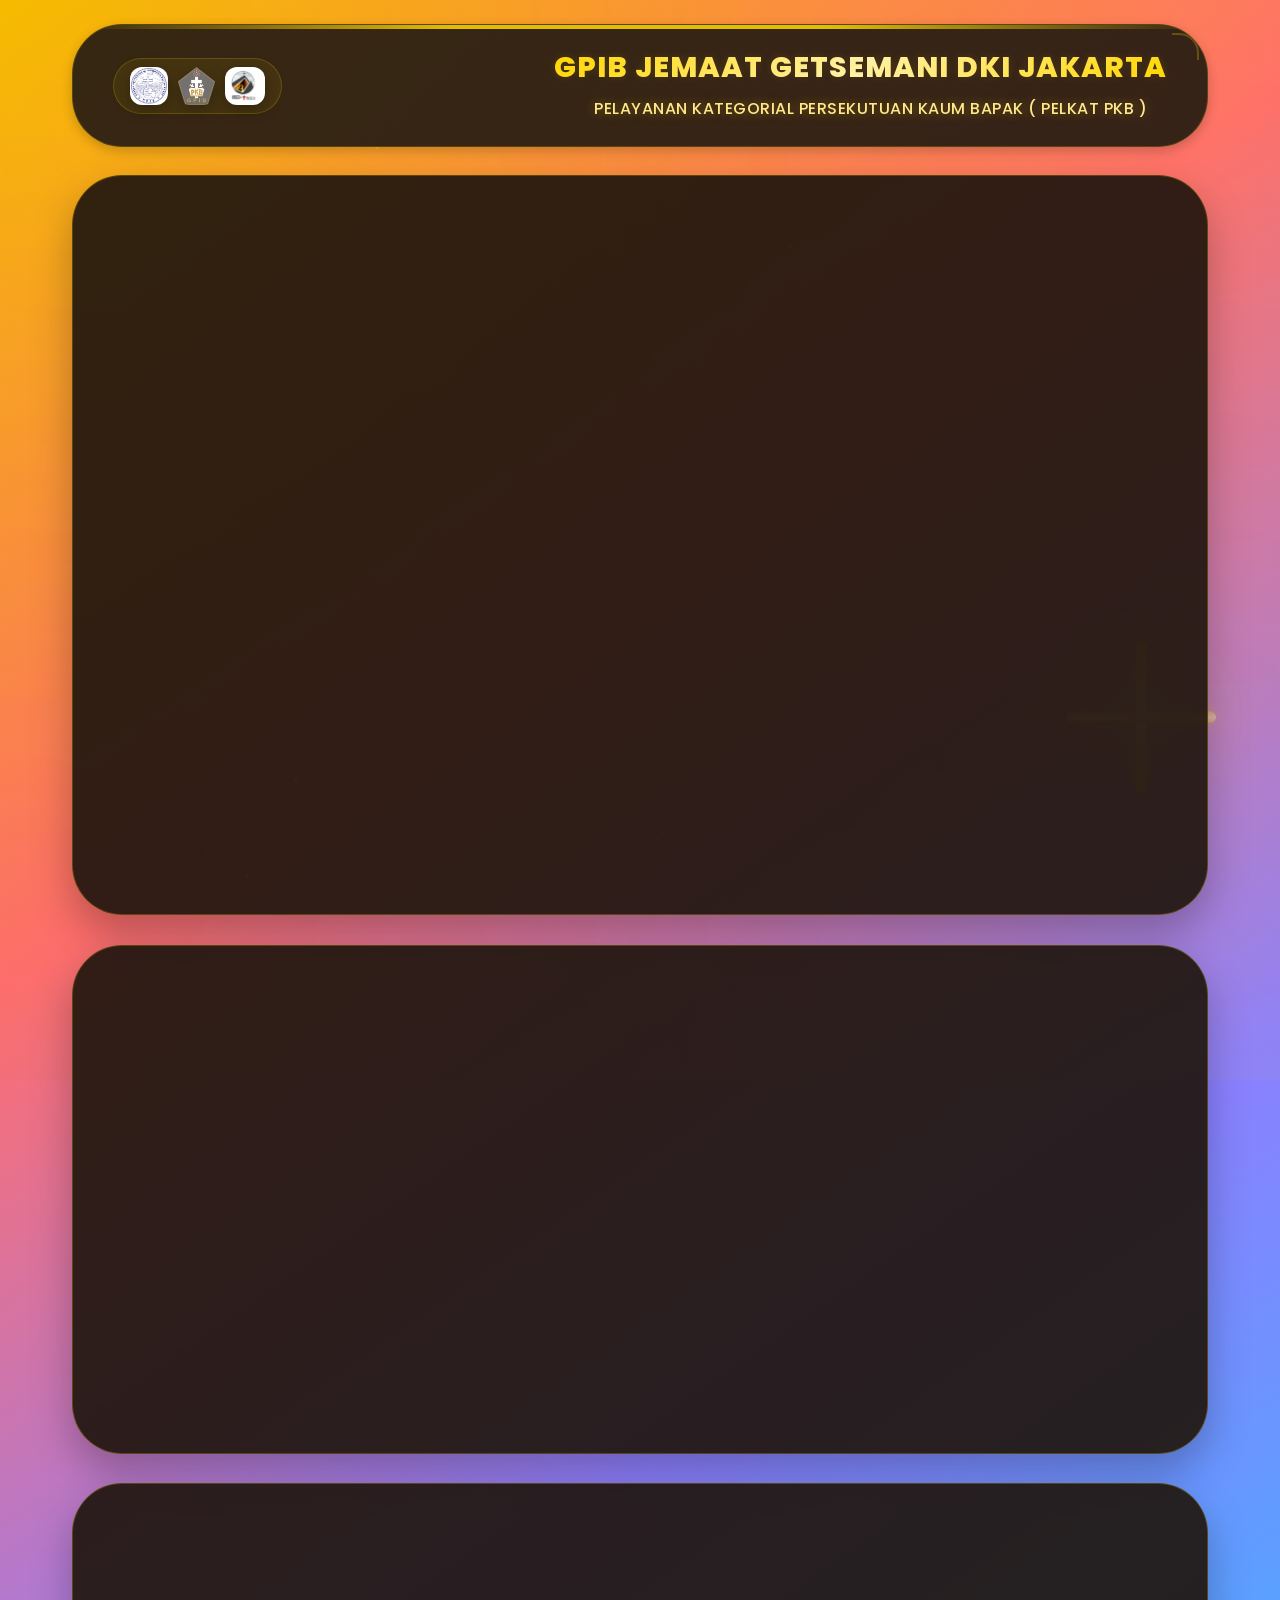
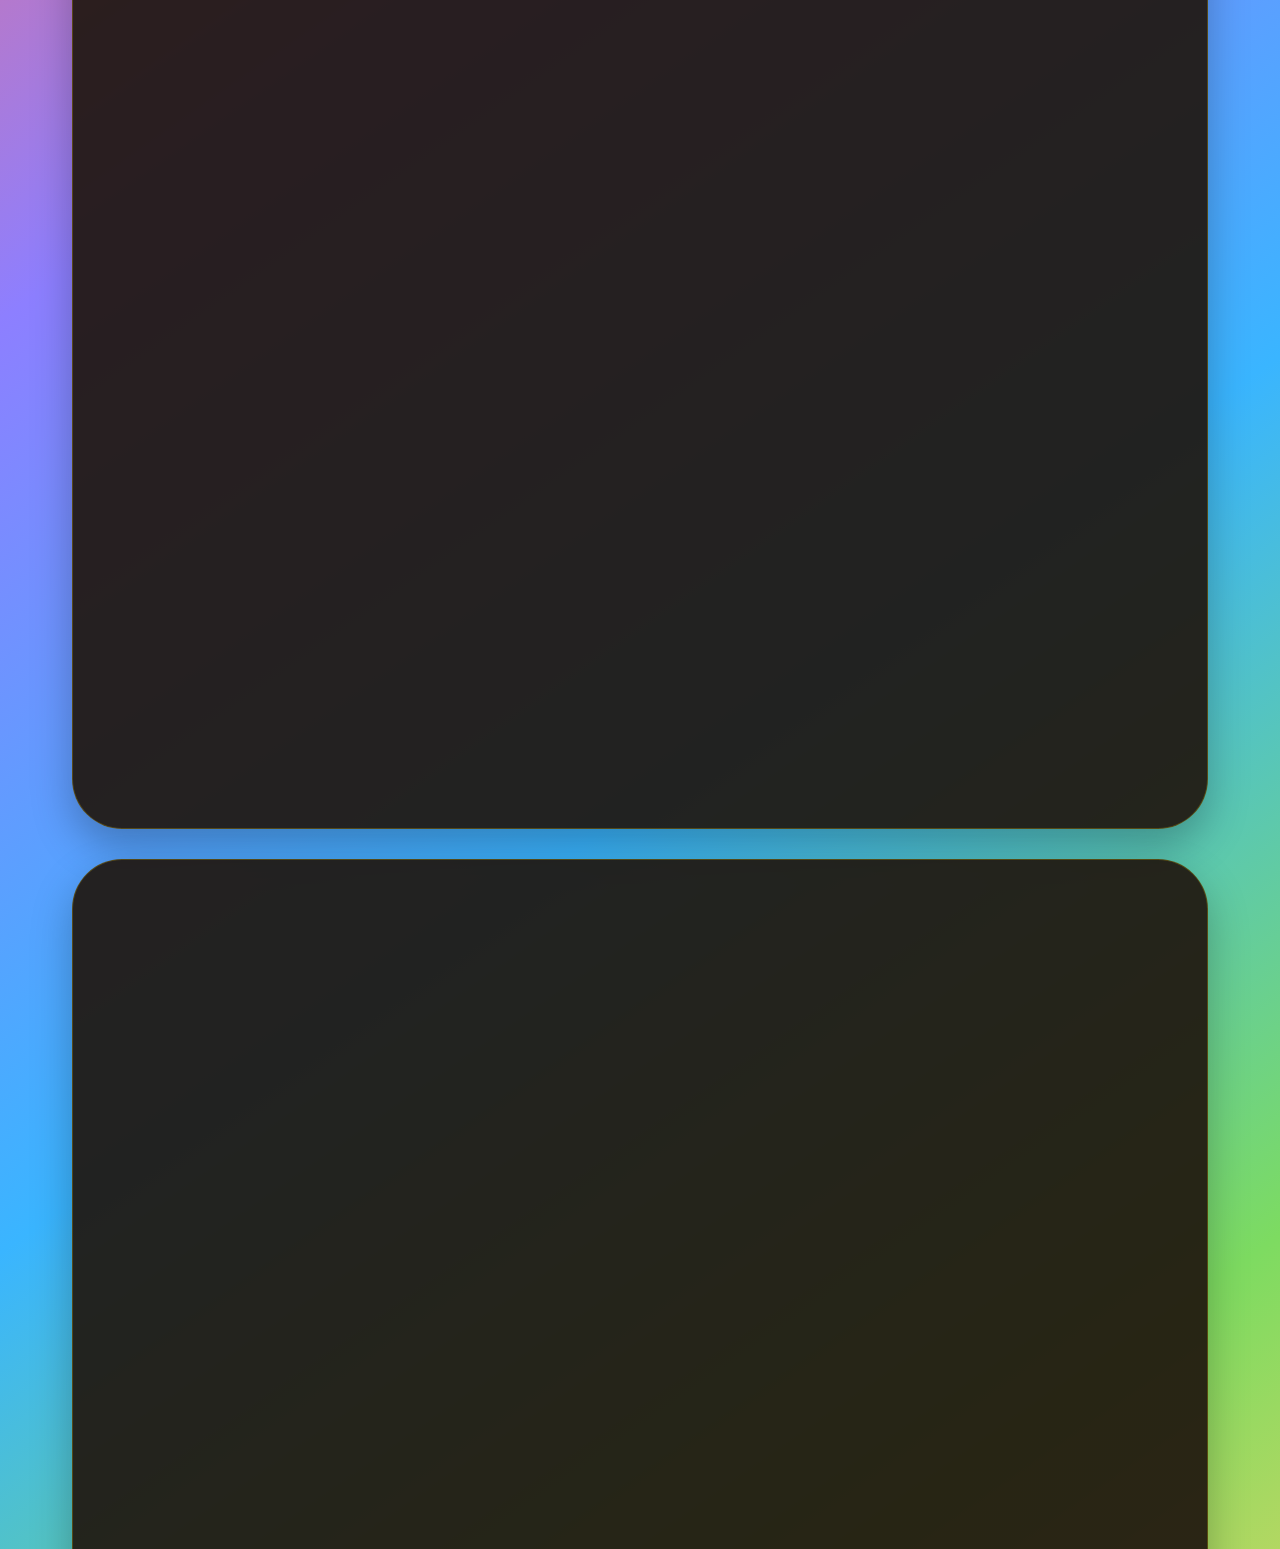
==== index.html @ 1ab90970 "Add files via upload" ====
<!doctype html>
<html lang="id">
  <head>
    <meta charset="UTF-8" />
    <meta name="viewport" content="width=device-width, initial-scale=1.0" />
    <meta name="description" content="Jadwal ibadah, pelayan, dan pengurus Pelayanan Kategorial Persekutuan Kaum Bapak (PKB) GPIB Jemaat Getsemani DKI Jakarta." />
    <meta name="theme-color" content="#2a1e14" />
    <title>Jadwal Ibadah PKB GPIB Jemaat Getsemani DKI Jakarta</title>
    <link rel="stylesheet" href="style.css" />
    <link rel="preconnect" href="https://fonts.googleapis.com" />
    <link rel="preconnect" href="https://fonts.gstatic.com" crossorigin />
    <link href="https://fonts.googleapis.com/css2?family=Poppins:wght@300;400;600;700&display=swap" rel="stylesheet" />
    <link rel="stylesheet" href="https://cdnjs.cloudflare.com/ajax/libs/font-awesome/6.4.0/css/all.min.css" />
  </head>
  <body>
    <div class="container">
      <!-- HEADER: Logo sejajar dengan teks -->
      <header class="fade-in">
        <div class="logo-container">
          <img src="images/gpiblogo.png" alt="Logo GPIB" class="logo" />
          <img src="images/pkb-logo.png" alt="Logo PKB" class="logo" />
          <img src="images/getslogo.png" alt="Logo Getsemani" class="logo" />
        </div>
        <div class="header-text">
          <h1>GPIB JEMAAT GETSEMANI DKI JAKARTA</h1>
          <h2>PELAYANAN KATEGORIAL PERSEKUTUAN KAUM BAPAK ( PELKAT PKB )</h2>
        </div>
      </header>

      <main>
        <!-- Konten lainnya tetap sama -->
        <section class="card info-card fade-in">
          <h3>IBADAH PELKAT PKB</h3>
          <ul>
            <li><span>HARI / TANGGAL</span> <strong>Jumat, 6 Novembber 2026</strong></li>
            <li><span>PUKUL</span> <strong>20:00 WIB</strong></li>
            <li><span>TUAN RUMAH</span> <strong>Bp. Theo Aditya</strong></li>
            <li><span>SEKTOR</span> <strong>I</strong></li>
            <li><span>TEMPAT</span> <strong>Gereja OEL</strong></li>
          </ul>
        </section>

        <!-- Countdown card -->
        <section class="card countdown-card fade-in">
          <h3>MENGHITUNG KE WAKTU IBADAH</h3>
          <div id="countdown-timer">
            <div class="time-box">
              <span id="days">00</span>
              <small>Hari</small>
            </div>
            <div class="time-box">
              <span id="hours">00</span>
              <small>Jam</small>
            </div>
            <div class="time-box">
              <span id="minutes">00</span>
              <small>Menit</small>
            </div>
            <div class="time-box">
              <span id="seconds">00</span>
              <small>Detik</small>
            </div>
          </div>
          <div id="countdown-message" class="hidden"></div>
        </section>

        <!-- Pelayan Ibadah -->
        <section class="card servant-card fade-in">
          <h3><i class="fas fa-hands-praying"></i> PELAYAN IBADAH</h3>
          <div class="servant-list">
            <!-- Pelayan Firman -->
            <div class="servant-item">
              <div class="servant-icon">
                <i class="fas fa-bible"></i>
              </div>
              <h4>PELAYAN FIRMAN</h4>
              <p>Pnt. Judian. I. Kolloh</p>
            </div>

            <!-- Pelayan Liturgos -->
            <div class="servant-item">
              <div class="servant-icon">
                <i class="fas fa-microphone-alt"></i>
              </div>
              <h4>PELAYAN LITURGI</h4>
              <p>Bp. Andris Haris Husen</p>
            </div>

            <!-- Pelayan Kolektan (dengan 2 orang) -->
            <div class="servant-item">
              <div class="servant-icon">
                <i class="fas fa-hand-holding-heart"></i>
              </div>
              <h4>PELAYAN KOLEKTAN</h4>
              <p>Bp. Pieter Aipassa</p>
              <p>Bp. Mezack Tahapary</p>
            </div>
          </div>
        </section>

        <!-- Menu Tambahan -->
        <section class="card additional-menu fade-in">
          <h3>PELKAT PKB GPIB JEMAAT GETSEMANI DKI JAKARTA</h3>
          <div class="menu-grid">
            <div class="menu-item" onclick="togglePengurus()">
              <i class="fas fa-users"></i>
              <span>PENGURUS PELKAT PKB PERIODE 2025 - 2027</span>
              <small>Klik Untuk Melihat</small>
            </div>
            <a href="images/pkb-jdwl.png" target="_blank" class="menu-item">
              <i class="fas fa-calendar-alt"></i>
              <span>JADWAL IBADAH PELKAT PKB TAHUN 2026</span>
              <small>Klik Untuk Melihat</small>
            </a>
            <a href="images/pkb-pl-fix.png" target="_blank" class="menu-item">
              <i class="fas fa-chalkboard-user"></i>
              <span>JADWAL PELAYAN LITURGI &amp; KOLEKTAN IBADAH PKB TAHUN 2026</span>
              <small>Klik Untuk Melihat</small>
            </a>
          </div>
        </section>

        <!-- Daftar Pengurus -->
        <section class="card pengurus-card hidden fade-in" aria-hidden="true">
          <h3>PENGURUS PELKAT PKB PERIODE 2025 - 2027</h3>
          <div class="pengurus-grid">
            <div class="pengurus-item">
              <h4>Ketua</h4>
              <p>Indra Prasetyo</p>
            </div>
            <div class="pengurus-item">
              <h4>Sekretaris</h4>
              <p>Andris Haris Husen</p>
            </div>
            <div class="pengurus-item">
              <h4>Bendahara</h4>
              <p>Ferry Pangemanan</p>
            </div>
            <div class="pengurus-item">
              <h4>Bidang Imaji</h4>
              <p>Petrus Mesak Siahaya</p>
            </div>
            <div class="pengurus-item">
              <h4>Bidang PPSDI-PPK</h4>
              <p>Petrus Mesak Siahaya</p>
            </div>
            <div class="pengurus-item">
              <h4>Bidang Germasa-LH</h4>
              <p>Julianus Mezack Tahapary</p>
            </div>
            <div class="pengurus-item">
              <h4>Bidang Inforkom-Litbang</h4>
              <p>Jemmy Dwiyanto</p>
            </div>
            <div class="pengurus-item">
              <h4>Bidang Pelkes</h4>
              <p>Jemmy Dwiyanto</p>
            </div>
            <div class="pengurus-item">
              <h4>Koordinator Sektor I, II, III</h4>
              <p>Octovianus Pieter Aipassa</p>
            </div>
            <div class="pengurus-item">
              <h4>Koordinator Sektor IV, V, VI</h4>
              <p>Jemmy Dwiyanto</p>
            </div>
          </div>
        </section>

        <!-- Undangan -->
        <section class="invitation fade-in">
          <p><strong>✨ Bersekutu, Bertumbuh, dan Diberkati Bersama ✨</strong></p>
          <p>Kehadiran Bapak-Bapak Sangat Kami Nantikan</p>
          <h4>Tuhan Yesus Kristus Memberkati</h4>
        </section>
      </main>

      <!-- DAFTAR HADIR -->
      <section class="card attendance-card fade-in">
        <h3>DAFTAR HADIR IBADAH PKB</h3>
        <form id="attendance-form" name="Daftar-Hadir-Ibadah-PKB">
          <div class="form-group">
            <label for="nama">Nama Lengkap</label>
            <input type="text" id="nama" name="nama" placeholder="Masukkan nama lengkap" required />
          </div>

          <div class="form-group">
            <label for="sektor">Sektor</label>
            <input type="text" id="sektor" name="sektor" placeholder="Masukkan sektor" required />
          </div>

          <div class="form-group">
            <label for="keterangan">Keterangan <small>(Opsional)</small></label>
            <textarea id="keterangan" name="keterangan" rows="4" placeholder="Tulis keterangan atau pesan tambahan di sini..."></textarea>
          </div>

          <button type="submit" class="submit-btn ripple-btn">Kirim Kehadiran</button>
        </form>
        <p id="attendance-message" class="hidden">Terima kasih, kehadiran Anda telah tercatat!</p>
      </section>

      <!-- Footer -->
      <footer class="fade-in">
        <div class="footer-content">
          <h3>"PKB...MAJU TERUS, PELAYANAN...TANGGUH DAN LUWES!"</h3>
          <div class="social-media">
            <a href="https://www.instagram.com/pkbgpibgetsjakarta/" target="_blank" class="social-icon">
              <i class="fab fa-instagram"></i>
            </a>
            <a href="https://www.youtube.com/channel/UCTqbphDbvJems6aZeUbi78g" target="_blank" class="social-icon">
              <i class="fab fa-youtube"></i>
            </a>
          </div>
          <p>Persekutuan Kaum Bapak GPIB Jemaat Getsemani DKI Jakarta © TheGets 2026</p>
        </div>
      </footer>
    </div>

    <script src="script.js"></script>
  </body>
</html>
---- style.css ----
/* ===== VARIABEL GLOBAL ===== */
:root {
  --gold: #ffd700;
  --gold-light: #fff3b0;
  --gold-dark: #b8860b;
  --gold-soft: #f5e6b3;
  --brown-dark: #2a1e14;
  --brown-medium: #4a3728;
  --brown-light: #6b4f3c;
  --cream: #f5e6d3;
  --white: #ffffff;
  --text: #f5e6d3;
  --text-muted: rgba(245, 230, 211, 0.85);
  --border: rgba(255, 215, 0, 0.18);
  --shadow-sm: 0 4px 12px rgba(0, 0, 0, 0.2);
  --shadow-md: 0 8px 24px rgba(0, 0, 0, 0.3);
  --shadow-lg: 0 12px 36px rgba(0, 0, 0, 0.4);
  --shadow-gold: 0 0 20px rgba(255, 215, 0, 0.3);
  --transition: all 0.3s cubic-bezier(0.4, 0, 0.2, 1);
  --radius-sm: 12px;
  --radius-md: 20px;
  --radius-lg: 30px;
  --radius-xl: 50px;
}

* {
  margin: 0;
  padding: 0;
  box-sizing: border-box;
}

body {
  font-family: "Poppins", sans-serif;
  background: linear-gradient(145deg, #f5b900 0%, #ff6d6d 18%, #8d7fff 35%, #3ab5ff 52%, #7ddb61 68%, #ffd263 82%, #be7a44 100%);
  color: var(--gold-soft);
  text-shadow: 0 0 10px rgba(255, 215, 0, 0.12);
  line-height: 1.6;
  min-height: 100vh;
  overflow-x: hidden;
}

body::before {
  content: "";
  position: fixed;
  top: -20%;
  left: -20%;
  width: 140%;
  height: 140%;
  background: radial-gradient(circle at 20% 25%, rgba(255, 215, 0, 0.12) 0%, transparent 42%), radial-gradient(circle at 80% 75%, rgba(255, 215, 0, 0.06) 0%, transparent 48%);
  pointer-events: none;
  z-index: 0;
  will-change: transform, opacity;
  animation: auroraDrift1 16s ease-in-out infinite;
}

body::after {
  content: "";
  position: fixed;
  top: -20%;
  left: -20%;
  width: 140%;
  height: 140%;
  background: radial-gradient(circle at 80% 20%, rgba(255, 179, 71, 0.08) 0%, transparent 40%), radial-gradient(circle at 15% 85%, rgba(212, 130, 60, 0.06) 0%, transparent 45%);
  pointer-events: none;
  z-index: 0;
  will-change: transform, opacity;
  animation: auroraDrift2 22s ease-in-out infinite;
}

@keyframes auroraDrift1 {
  0%,
  100% {
    transform: translate(0, 0) scale(1);
    opacity: 0.6;
  }
  50% {
    transform: translate(3%, 2%) scale(1.06);
    opacity: 1;
  }
}

@keyframes auroraDrift2 {
  0%,
  100% {
    transform: translate(0, 0) scale(1.04);
    opacity: 0.5;
  }
  50% {
    transform: translate(-2%, -3%) scale(1);
    opacity: 0.9;
  }
}

.container {
  width: 100%;
  max-width: 1200px;
  margin: 0 auto;
  padding: 16px;
  position: relative;
  z-index: 2;
}

/* ============================================ */
/* ===== HEADER SUPER RAPI & MENARIK ===== */
/* ============================================ */

header {
  display: flex;
  flex-direction: column;
  align-items: center;
  gap: 18px;
  margin-bottom: 28px;
  padding: 30px 28px;
  background: rgba(42, 30, 20, 0.94);
  border-radius: var(--radius-xl);
  border: 1px solid rgba(255, 215, 0, 0.18);
  box-shadow: var(--shadow-sm);
  position: relative;
  overflow: hidden;
  transition: var(--transition);
}

header::before {
  content: "";
  position: absolute;
  top: 0;
  left: 0;
  width: 100%;
  height: 4px;
  background: linear-gradient(90deg, transparent, rgba(255, 215, 0, 0.85), rgba(255, 215, 0, 0.85), transparent);
}

@keyframes headerShine {
  0% {
    left: -100%;
  }
  50% {
    left: 100%;
  }
  100% {
    left: 100%;
  }
}

/* Efek sudut emas */
header::after {
  content: "";
  position: absolute;
  top: 14px;
  right: 14px;
  width: 44px;
  height: 44px;
  border-top: 2px solid rgba(255, 215, 0, 0.25);
  border-right: 2px solid rgba(255, 215, 0, 0.25);
  border-radius: 0 var(--radius-md) 0 0;
  pointer-events: none;
}

/* Logo container */
.logo-container {
  display: flex;
  gap: 20px;
  align-items: center;
  justify-content: center;
  flex-wrap: wrap;
  background: rgba(255, 215, 0, 0.08);
  padding: 14px 24px;
  border-radius: 999px;
  border: 1px solid rgba(255, 215, 0, 0.18);
  transition: var(--transition);
}

.logo-container:hover {
  border-color: rgba(255, 215, 0, 0.35);
  box-shadow: var(--shadow-gold);
}

.logo {
  height: 50px;
  width: auto;
  border-radius: 12px;
  transition: var(--transition);
  filter: drop-shadow(0 4px 8px rgba(0, 0, 0, 0.3));
}

.logo:hover {
  transform: translateY(-3px) scale(1.05);
  filter: drop-shadow(0 0 15px rgba(255, 215, 0, 0.5));
}

/* Header text */
.header-text {
  text-align: center;
  position: relative;
}

header h1 {
  font-size: clamp(1.05rem, 3.2vw, 1.8rem);
  font-weight: 800;
  margin: 0;
  background: linear-gradient(135deg, var(--gold), var(--gold-light), var(--gold));
  -webkit-background-clip: text;
  background-clip: text;
  color: transparent;
  line-height: 1.3;
  letter-spacing: 1px;
  text-transform: uppercase;
  animation: titleGlow 3s ease-in-out infinite;
}

@keyframes titleGlow {
  0%,
  100% {
    filter: drop-shadow(0 0 5px rgba(255, 215, 0, 0.3));
  }
  50% {
    filter: drop-shadow(0 0 15px rgba(255, 215, 0, 0.6));
  }
}

header h2 {
  font-size: clamp(0.72rem, 1.8vw, 1rem);
  font-weight: 500;
  margin: 10px 0 0;
  color: #ffe88c;
  opacity: 1;
  letter-spacing: 0.5px;
  position: relative;
  display: inline-block;
  padding: 0 20px;
  text-shadow: 0 0 12px rgba(255, 215, 0, 0.35);
}

/* Dekorasi di kiri kanan h2 */
header h2::before,
header h2::after {
  content: "✦";
  position: absolute;
  top: 50%;
  transform: translateY(-50%);
  font-size: 0.8rem;
  color: var(--gold);
  opacity: 0.6;
}

header h2::before {
  left: 0;
}

header h2::after {
  right: 0;
}

/* ============================================ */
/* ===== FOOTER ELEGAN & MODERN ===== */
/* ============================================ */

footer {
  margin-top: 40px;
  padding: 0;
  text-align: center;
  background: transparent;
  position: relative;
}

/* Container utama footer */
.footer-content {
  background: linear-gradient(135deg, rgba(42, 30, 20, 0.9), rgba(26, 18, 12, 0.95));
  backdrop-filter: blur(12px);
  -webkit-backdrop-filter: blur(12px);
  border-radius: var(--radius-xl) var(--radius-xl) var(--radius-md) var(--radius-md);
  border-top: 1px solid rgba(255, 215, 0, 0.25);
  border-bottom: 1px solid rgba(255, 215, 0, 0.1);
  padding: 32px 24px 24px;
  position: relative;
  overflow: hidden;
}

/* Efek garis emas di atas footer */
.footer-content::before {
  content: "";
  position: absolute;
  top: 0;
  left: 0;
  right: 0;
  height: 2px;
  background: linear-gradient(90deg, transparent, var(--gold), var(--gold-light), var(--gold), transparent);
}

@keyframes footerShine {
  0%,
  100% {
    opacity: 0.5;
  }
  50% {
    opacity: 1;
  }
}

/* Efek sudut dekoratif */
.footer-content::after {
  content: "";
  position: absolute;
  bottom: 20px;
  left: 20px;
  width: 30px;
  height: 30px;
  border-bottom: 2px solid rgba(255, 215, 0, 0.2);
  border-left: 2px solid rgba(255, 215, 0, 0.2);
  border-radius: 0 0 0 var(--radius-sm);
  pointer-events: none;
}

/* Tambahan sudut kanan */
.footer-corner {
  position: absolute;
  bottom: 20px;
  right: 20px;
  width: 30px;
  height: 30px;
  border-bottom: 2px solid rgba(255, 215, 0, 0.2);
  border-right: 2px solid rgba(255, 215, 0, 0.2);
  border-radius: 0 0 var(--radius-sm) 0;
  pointer-events: none;
}

footer h3 {
  font-size: clamp(0.85rem, 2.2vw, 1.15rem);
  font-weight: 600;
  color: var(--cream);
  margin-bottom: 20px;
  letter-spacing: 1px;
  position: relative;
  display: inline-block;
  padding: 0 20px;
}

footer h3::before,
footer h3::after {
  content: "✨";
  position: absolute;
  top: 50%;
  transform: translateY(-50%);
  font-size: 0.9rem;
  opacity: 0.7;
}

footer h3::before {
  left: -10px;
}

footer h3::after {
  right: -10px;
}

/* Social Media Icons */
.social-media {
  display: flex;
  justify-content: center;
  gap: 25px;
  margin: 20px 0 24px;
}

.social-icon {
  display: inline-flex;
  align-items: center;
  justify-content: center;
  width: 48px;
  height: 48px;
  border-radius: 50%;
  background: rgba(255, 255, 255, 0.06);
  color: var(--gold);
  font-size: 1.4rem;
  transition: var(--transition);
  text-decoration: none;
  border: 1px solid rgba(255, 215, 0, 0.2);
  position: relative;
  overflow: hidden;
}

/* Efek ripple pada social icon */
.social-icon::before {
  content: "";
  position: absolute;
  top: 50%;
  left: 50%;
  width: 0;
  height: 0;
  border-radius: 50%;
  background: rgba(255, 215, 0, 0.3);
  transform: translate(-50%, -50%);
  transition:
    width 0.5s,
    height 0.5s;
}

.social-icon:hover::before {
  width: 100%;
  height: 100%;
}

.social-icon:hover {
  transform: translateY(-5px);
  background: var(--gold);
  color: #1a120c;
  border-color: var(--gold);
  box-shadow: var(--shadow-gold);
}

/* Instagram & Youtube specific */
.social-icon .fa-instagram:hover {
  color: #1a120c;
}
.social-icon .fa-youtube:hover {
  color: #1a120c;
}

/* Copyright */
.copyright {
  font-size: 0.75rem;
  color: rgba(245, 230, 211, 0.6);
  padding-top: 20px;
  border-top: 1px solid rgba(255, 215, 0, 0.1);
  margin-top: 10px;
  letter-spacing: 0.5px;
}

.copyright span {
  color: var(--gold);
  font-weight: 500;
}

/* Decorative footer wave */
.footer-wave {
  position: absolute;
  bottom: 0;
  left: 0;
  width: 100%;
  height: 4px;
  background: repeating-linear-gradient(90deg, transparent, transparent 20px, rgba(255, 215, 0, 0.15) 20px, rgba(255, 215, 0, 0.15) 40px);
  animation: waveMove 8s linear infinite;
}

@keyframes waveMove {
  0% {
    background-position: 0 0;
  }
  100% {
    background-position: 40px 0;
  }
}

/* ===== ANIMASI FADE-IN ===== */
.fade-in {
  opacity: 0;
  transform: translateY(20px);
  animation: fadeInUp 0.6s ease forwards;
}

@keyframes fadeInUp {
  to {
    opacity: 1;
    transform: translateY(0);
  }
}

.fade-in:nth-child(1) {
  animation-delay: 0.1s;
}
.fade-in:nth-child(2) {
  animation-delay: 0.2s;
}
.fade-in:nth-child(3) {
  animation-delay: 0.3s;
}

/* ===== KARTU (CARD) ===== */
.card {
  background: rgba(30, 20, 14, 0.88);
  backdrop-filter: blur(14px);
  -webkit-backdrop-filter: blur(14px);
  border-radius: var(--radius-xl);
  padding: 28px;
  margin-bottom: 30px;
  border: 1px solid rgba(255, 215, 0, 0.22);
  box-shadow: 0 18px 40px rgba(0, 0, 0, 0.26);
  transition:
    transform 0.35s ease,
    box-shadow 0.35s ease,
    border-color 0.35s ease;
  color: var(--cream);
  content-visibility: auto;
  contain-intrinsic-size: 420px;
}

.card:hover {
  transform: translateY(-8px);
  border-color: rgba(255, 215, 0, 0.35);
  box-shadow: 0 26px 50px rgba(0, 0, 0, 0.32);
}

.card h3 {
  font-size: clamp(1rem, 2.6vw, 1.4rem);
  font-weight: 800;
  text-align: center;
  margin-bottom: 22px;
  padding-bottom: 12px;
  background: linear-gradient(135deg, var(--gold), var(--gold-light));
  -webkit-background-clip: text;
  background-clip: text;
  color: transparent;
  position: relative;
}

.card h3::after {
  content: "";
  position: absolute;
  bottom: 0;
  left: 50%;
  transform: translateX(-50%);
  width: 70px;
  height: 3px;
  background: linear-gradient(90deg, transparent, var(--gold), var(--gold-light), var(--gold), transparent);
  border-radius: 999px;
}

/* ===== INFO CARD ===== */
.info-card ul {
  list-style: none;
  max-width: 400px;
  margin: 0 auto;
}

.info-card li {
  display: flex;
  justify-content: space-between;
  align-items: center;
  padding: 12px 0;
  border-bottom: 1px dashed rgba(255, 215, 0, 0.15);
  font-size: 0.9rem;
  flex-wrap: wrap;
  gap: 8px;
}

.info-card li:last-child {
  border-bottom: none;
}

.info-card li span {
  color: var(--cream);
  font-weight: 400;
}

.info-card li strong {
  color: var(--gold);
  font-weight: 600;
}

/* ===== COUNTDOWN TIMER ===== */
#countdown-timer {
  display: flex;
  justify-content: center;
  gap: 12px;
  flex-wrap: wrap;
}

.time-box {
  background: linear-gradient(145deg, #2a1e14, #1f1610);
  padding: clamp(10px, 2.5vw, 20px) clamp(8px, 2vw, 16px);
  border-radius: var(--radius-md);
  min-width: clamp(58px, 15vw, 110px);
  text-align: center;
  border: 1px solid rgba(255, 215, 0, 0.25);
  box-shadow: var(--shadow-sm);
  transition: var(--transition);
}

.time-box:hover {
  transform: translateY(-3px);
  border-color: var(--gold);
  box-shadow: 0 0 15px rgba(255, 215, 0, 0.2);
}

.time-box span {
  display: block;
  font-size: clamp(1.25rem, 4vw, 2.5rem);
  font-weight: 800;
  color: var(--gold);
  line-height: 1.2;
  text-shadow: 0 0 10px rgba(255, 215, 0, 0.3);
}

.time-box small {
  font-size: 0.65rem;
  color: var(--cream);
  text-transform: uppercase;
  letter-spacing: 1px;
}

#countdown-message {
  text-align: center;
  padding: 20px;
  background: linear-gradient(135deg, rgba(255, 215, 0, 0.15), rgba(255, 215, 0, 0.05));
  border-radius: var(--radius-md);
  border: 1px solid rgba(255, 215, 0, 0.3);
  font-weight: 600;
  color: var(--gold);
  animation: pulse 1.5s ease-in-out infinite;
}

@keyframes pulse {
  0%,
  100% {
    opacity: 0.8;
    transform: scale(1);
  }
  50% {
    opacity: 1;
    transform: scale(1.02);
  }
}

.hidden {
  display: none !important;
}

/* ===== PELAYAN IBADAH ===== */
.servant-list {
  display: grid;
  grid-template-columns: repeat(auto-fit, minmax(150px, 1fr));
  gap: 16px;
}

.servant-item {
  background: rgba(0, 0, 0, 0.2);
  border-radius: var(--radius-md);
  padding: 18px 12px;
  text-align: center;
  transition: var(--transition);
  border: 1px solid rgba(255, 215, 0, 0.1);
}

.servant-item:hover {
  transform: translateY(-5px);
  background: rgba(255, 215, 0, 0.08);
  border-color: rgba(255, 215, 0, 0.3);
}

.servant-icon {
  font-size: 2.2rem;
  color: var(--gold);
  margin-bottom: 10px;
}

.servant-item h4 {
  font-size: 0.85rem;
  font-weight: 600;
  color: var(--gold-light);
  margin-bottom: 6px;
}

.servant-item p {
  font-size: 0.95rem;
  font-weight: 500;
  color: var(--white);
}

/* ===== MENU TAMBAHAN ===== */
.menu-grid {
  display: grid;
  grid-template-columns: repeat(auto-fit, minmax(240px, 1fr));
  gap: 16px;
  margin-top: 8px;
}

.menu-item {
  display: flex;
  flex-direction: column;
  align-items: center;
  justify-content: center;
  padding: 20px 18px;
  background: rgba(0, 0, 0, 0.18);
  border-radius: var(--radius-md);
  text-decoration: none;
  color: var(--cream);
  transition: var(--transition);
  cursor: pointer;
  text-align: center;
  border: 1px solid rgba(255, 215, 0, 0.12);
  min-height: 170px;
}

.menu-item:hover {
  transform: translateY(-4px);
  background: rgba(255, 215, 0, 0.08);
  border-color: rgba(255, 215, 0, 0.25);
  box-shadow: 0 18px 36px rgba(255, 215, 0, 0.12);
}

.menu-item i {
  font-size: 2rem;
  margin-bottom: 10px;
  color: var(--gold);
}

.menu-item span {
  font-weight: 600;
  font-size: 0.95rem;
  margin-bottom: 6px;
  color: var(--gold-light);
}

.menu-item small {
  font-size: 0.7rem;
  color: var(--cream);
  opacity: 0.8;
}

/* ===== PENGURUS ===== */
.pengurus-grid {
  display: grid;
  grid-template-columns: repeat(auto-fit, minmax(180px, 1fr));
  gap: 12px;
}

.pengurus-item {
  background: rgba(0, 0, 0, 0.2);
  padding: 14px;
  border-radius: var(--radius-sm);
  text-align: center;
  transition: var(--transition);
  border: 1px solid rgba(255, 215, 0, 0.08);
}

.pengurus-item:hover {
  background: rgba(255, 215, 0, 0.08);
  transform: translateY(-2px);
}

.pengurus-item h4 {
  color: var(--gold-light);
  font-size: 0.8rem;
  margin-bottom: 6px;
  font-weight: 600;
}

.pengurus-item p {
  font-size: 0.9rem;
  color: var(--white);
}

/* ===== UNDANGAN ===== */
.invitation {
  text-align: center;
  padding: 26px 22px;
  margin: 24px 0 28px;
  background: linear-gradient(135deg, rgba(255, 215, 0, 0.06), rgba(255, 215, 0, 0.02));
  border-radius: var(--radius-xl);
  border: 1px solid rgba(255, 215, 0, 0.15);
}

.invitation p:first-child {
  font-size: 1.1rem;
  font-weight: 500;
  margin-bottom: 12px;
  color: #000000;
}

.invitation p:nth-child(2) {
  font-size: 1.3rem;
  font-weight: 600;
  margin: 16px 0;
  color: #000000;
}

.invitation h4 {
  font-size: 1.2rem;
  font-weight: 700;
  margin-top: 16px;
  color: #000000;
}

/* ===== FORM DAFTAR HADIR ===== */
.attendance-card form {
  display: flex;
  flex-direction: column;
  gap: 16px;
  max-width: 500px;
  margin: 0 auto;
}

.form-group {
  display: flex;
  flex-direction: column;
}

.form-group label {
  margin-bottom: 6px;
  font-weight: 500;
  color: var(--gold-light);
  font-size: 0.85rem;
}

.form-group input,
.form-group textarea {
  padding: 12px 14px;
  border-radius: var(--radius-sm);
  border: 1px solid rgba(255, 215, 0, 0.2);
  background: rgba(0, 0, 0, 0.25);
  color: var(--cream);
  font-size: 0.9rem;
  transition: var(--transition);
}

.form-group input:focus,
.form-group textarea:focus {
  outline: none;
  border-color: var(--gold);
  box-shadow: 0 0 12px rgba(255, 215, 0, 0.2);
}

.form-group textarea {
  resize: vertical;
  min-height: 90px;
}

.submit-btn {
  background: linear-gradient(135deg, #ffe767, #d2a500);
  color: #2d1800;
  border: none;
  border-radius: 999px;
  padding: 16px 24px;
  font-weight: 800;
  font-size: 1rem;
  cursor: pointer;
  transition:
    transform 0.25s ease,
    box-shadow 0.25s ease,
    filter 0.25s ease;
  box-shadow: 0 14px 36px rgba(255, 215, 0, 0.24);
}

.submit-btn:hover {
  transform: translateY(-3px);
  box-shadow: 0 20px 42px rgba(255, 215, 0, 0.32);
  filter: saturate(1.1);
}

.menu-item.secondary-link {
  background: linear-gradient(145deg, rgba(255, 215, 0, 0.05), rgba(255, 215, 0, 0.12));
  border-color: rgba(255, 215, 0, 0.22);
}

.menu-item.secondary-link span {
  color: #000000;
  font-weight: 700;
}

.menu-item.secondary-link i {
  font-size: 2.3rem;
  color: #d29900;
  text-shadow: 0 0 6px rgba(255, 215, 0, 0.3);
}

.menu-item.secondary-link small {
  color: rgba(0, 0, 0, 0.75);
  font-weight: 600;
}

.menu-item.secondary-link:hover {
  background: linear-gradient(145deg, rgba(255, 215, 0, 0.12), rgba(255, 215, 0, 0.2));
}

#attendance-message {
  text-align: center;
  margin-top: 12px;
  color: var(--gold);
  font-weight: 600;
}

/* ===== RESPONSIVE DESIGN ===== */

/* Tablet (768px ke atas) */
@media (min-width: 768px) {
  .container {
    padding: 20px 24px;
  }

  header {
    flex-direction: row;
    justify-content: space-between;
    padding: 20px 32px;
  }

  .logo-container {
    gap: 16px;
    padding: 10px 20px;
  }

  .logo {
    height: 55px;
  }

  .header-text {
    text-align: right;
  }

  .footer-content {
    padding: 32px 32px 24px;
  }

  .social-icon {
    width: 50px;
    height: 50px;
    font-size: 1.5rem;
  }

  .card {
    padding: 24px;
  }
}

/* Desktop (1024px ke atas) */
@media (min-width: 1024px) {
  .container {
    padding: 24px 32px;
  }

  .logo {
    height: 65px;
  }

  header {
    padding: 24px 40px;
  }

  .footer-content {
    padding: 40px 40px 28px;
  }

  .social-icon {
    width: 55px;
    height: 55px;
    font-size: 1.6rem;
  }

  .hero-banner {
    padding: 24px 32px;
  }

  .hero-tagline {
    font-size: 1.25rem;
  }
}

/* Handphone (di bawah 480px) */
@media (max-width: 480px) {
  .container {
    padding: 12px;
  }

  .hero-banner {
    padding: 18px 16px;
  }

  .hero-tagline {
    font-size: 1rem;
  }

  .card {
    padding: 18px;
  }

  .menu-item,
  .servant-item,
  .pengurus-item {
    padding: 18px 14px;
  }
}

header::after {
  width: 25px;
  height: 25px;
  top: 8px;
  right: 8px;
}

.logo-container {
  gap: 10px;
  padding: 8px 16px;
}

.logo {
  height: 38px;
}

header h2::before,
header h2::after {
  display: none;
}

.footer-content {
  padding: 24px 16px 20px;
}

.social-icon {
  width: 42px;
  height: 42px;
  font-size: 1.2rem;
}

footer h3::before,
footer h3::after {
  display: none;
}

.copyright {
  font-size: 0.65rem;
}

.servant-list {
  grid-template-columns: 1fr;
}

.menu-grid {
  grid-template-columns: 1fr;
}

.pengurus-grid {
  grid-template-columns: 1fr;
}

/* Blur berat di GPU HP low-end diringankan jadi background solid */
.card,
header,
.footer-content {
  backdrop-filter: none;
  -webkit-backdrop-filter: none;
}

.card {
  background: rgba(32, 22, 15, 0.92);
}

/* ===== ANIMASI ANGKA COUNTDOWN ===== */
.time-box span.updated {
  animation: numberPop 0.2s ease-out;
}

@keyframes numberPop {
  0% {
    transform: scale(1);
  }
  50% {
    transform: scale(1.2);
    text-shadow: 0 0 20px var(--gold);
  }
  100% {
    transform: scale(1);
  }
}

/* ===== REDUCED MOTION ===== */
@media (prefers-reduced-motion: reduce) {
  *,
  *::before,
  *::after {
    animation-duration: 0.01ms !important;
    animation-iteration-count: 1 !important;
    transition-duration: 0.01ms !important;
  }
}

/* ===== ANIMASI SALIB & PARTIKEL (dioptimalkan: hanya transform & opacity = ringan di GPU) ===== */
.cross-container {
  position: fixed;
  bottom: 8%;
  right: 4%;
  width: 88px;
  height: 88px;
  pointer-events: none;
  z-index: 1;
  opacity: 0.4;
  perspective: 900px;
  perspective-origin: center center;
}

@media (min-width: 768px) {
  .cross-container {
    width: 120px;
    height: 120px;
    bottom: 10%;
    right: 3%;
    opacity: 0.4;
  }
}

@media (min-width: 1200px) {
  .cross-container {
    width: 150px;
    height: 150px;
    bottom: 12%;
    right: 5%;
    opacity: 0.45;
  }
}

@media (min-width: 1400px) {
  .cross-container {
    width: 180px;
    height: 180px;
    opacity: 0.5;
  }
}

.animated-cross {
  position: relative;
  width: 100%;
  height: 100%;
  transform-style: preserve-3d;
  animation: crossFloat 6s ease-in-out infinite;
  will-change: transform;
}

@keyframes crossFloat {
  0%,
  100% {
    transform: translateY(0px) rotateX(0deg) rotateY(0deg);
  }
  25% {
    transform: translateY(-6px) rotateX(12deg) rotateY(-8deg);
  }
  50% {
    transform: translateY(-12px) rotateX(18deg) rotateY(8deg);
  }
  75% {
    transform: translateY(-6px) rotateX(10deg) rotateY(-4deg);
  }
}

/* Batang salib: warna & bentuk statis, TIDAK animasikan box-shadow (mahal untuk browser) */
.cross-vertical,
.cross-horizontal {
  position: absolute;
  background: linear-gradient(180deg, #ffd700, #fff3b0, #ffd700);
  border-radius: 6px;
  box-shadow: 0 0 14px rgba(255, 215, 0, 0.55);
  transform-style: preserve-3d;
}

.cross-vertical {
  width: 12px;
  height: 100%;
  left: 50%;
  transform: translateX(-50%) rotateY(20deg);
}

.cross-horizontal {
  width: 100%;
  height: 12px;
  top: 50%;
  transform: translateY(-50%) rotateX(20deg);
}

/* "Napas" cahaya salib: dua lapis glow radial yang berdenyut lewat transform+opacity saja */
.cross-glow,
.cross-glow-outer {
  position: absolute;
  top: 50%;
  left: 50%;
  border-radius: 50%;
  pointer-events: none;
  z-index: -1;
  transform: translateZ(-20px);
}

.cross-glow {
  transform: translate(-50%, -50%);
  width: 95%;
  height: 95%;
  background: radial-gradient(circle, rgba(255, 236, 128, 0.35) 0%, rgba(255, 215, 0, 0.12) 45%, transparent 75%);
  animation: glowPulse 4s ease-in-out infinite;
}

.cross-glow-outer {
  transform: translate(-50%, -50%);
  width: 160%;
  height: 160%;
  background: radial-gradient(circle, rgba(255, 215, 0, 0.18) 0%, transparent 70%);
  animation: glowPulseOuter 5s ease-in-out infinite 0.3s;
}

@keyframes glowPulse {
  0%,
  100% {
    transform: translate(-50%, -50%) scale(0.9);
    opacity: 0.55;
  }
  50% {
    transform: translate(-50%, -50%) scale(1.15);
    opacity: 1;
  }
}

@keyframes glowPulseOuter {
  0%,
  100% {
    transform: translate(-50%, -50%) scale(0.85);
    opacity: 0.35;
  }
  50% {
    transform: translate(-50%, -50%) scale(1.1);
    opacity: 0.7;
  }
}

.cross-rays {
  position: fixed;
  bottom: 8%;
  right: 4%;
  width: 150px;
  height: 150px;
  pointer-events: none;
  z-index: 0;
  opacity: 0.25;
  transform-style: preserve-3d;
}

@media (min-width: 768px) {
  .cross-rays {
    bottom: 10%;
    right: 3%;
    width: 200px;
    height: 200px;
  }
}

.cross-ray {
  position: absolute;
  top: 50%;
  left: 50%;
  width: 2px;
  height: 80px;
  background: linear-gradient(180deg, #ffd700, transparent);
  transform-origin: top center;
  transform: translate(-50%, -50%) rotate(var(--ray-angle)) scaleY(0.85);
  animation: rayShine 3s ease-in-out infinite;
  will-change: transform, opacity;
}

/* scaleY dipakai, bukan animasikan 'height' langsung (yang memicu reflow/layout) */
@keyframes rayShine {
  0%,
  100% {
    opacity: 0.3;
    transform: translate(-50%, -50%) rotate(var(--ray-angle)) scaleY(0.85);
  }
  50% {
    opacity: 0.85;
    transform: translate(-50%, -50%) rotate(var(--ray-angle)) scaleY(1.15);
  }
}

.cross-particles {
  position: absolute;
  top: 0;
  left: 0;
  width: 100%;
  height: 100%;
}

.cross-particle {
  position: absolute;
  top: 50%;
  left: 50%;
  width: 3px;
  height: 3px;
  background: #ffd700;
  border-radius: 50%;
  transform: translate(-50%, -50%) rotate(calc(var(--angle) * 1rad)) translateX(var(--radius)) translateZ(-14px);
  animation: particleOrbit 4s linear infinite;
  opacity: 0.6;
}

@keyframes particleOrbit {
  from {
    transform: translate(-50%, -50%) rotate(calc(var(--angle) * 1rad)) translateX(var(--radius));
    opacity: 0.6;
  }
  to {
    transform: translate(-50%, -50%) rotate(calc(var(--angle) * 1rad + 360deg)) translateX(var(--radius));
    opacity: 0.2;
  }
}

.particles-container {
  position: fixed;
  top: 0;
  left: 0;
  width: 100%;
  height: 100%;
  pointer-events: none;
  z-index: 0;
  overflow: hidden;
}

.particle {
  position: absolute;
  border-radius: 50%;
  animation: particleFloat linear infinite;
  pointer-events: none;
  will-change: transform, opacity;
}

.cross-particle-bg {
  animation: particleFloat 25s linear infinite;
}

@keyframes particleFloat {
  0% {
    transform: translateY(100vh) translateX(0) rotate(0deg);
    opacity: 0;
  }
  10% {
    opacity: 0.5;
  }
  90% {
    opacity: 0.3;
  }
  100% {
    transform: translateY(-100px) translateX(50px) rotate(360deg);
    opacity: 0;
  }
}

.success-message,
.error-message {
  animation: fadeInUp 0.5s ease forwards;
}

.submit-btn:disabled {
  opacity: 0.7;
  cursor: not-allowed;
}

.fa-spinner {
  animation: spin 1s linear infinite;
}

@keyframes spin {
  from {
    transform: rotate(0deg);
  }
  to {
    transform: rotate(360deg);
  }
}

@media (prefers-reduced-motion: reduce) {
  .animated-cross,
  .cross-vertical,
  .cross-horizontal,
  .cross-glow,
  .cross-glow-outer,
  .cross-ray,
  .cross-particle,
  .particle {
    animation: none !important;
  }
}

/* Hemat baterai: pause semua animasi dekoratif saat tab tidak aktif */
body.tab-hidden *::before,
body.tab-hidden *::after,
body.tab-hidden .animated-cross,
body.tab-hidden .cross-vertical,
body.tab-hidden .cross-horizontal,
body.tab-hidden .cross-glow,
body.tab-hidden .cross-glow-outer,
body.tab-hidden .cross-ray,
body.tab-hidden .cross-particle,
body.tab-hidden .particle {
  animation-play-state: paused !important;
}
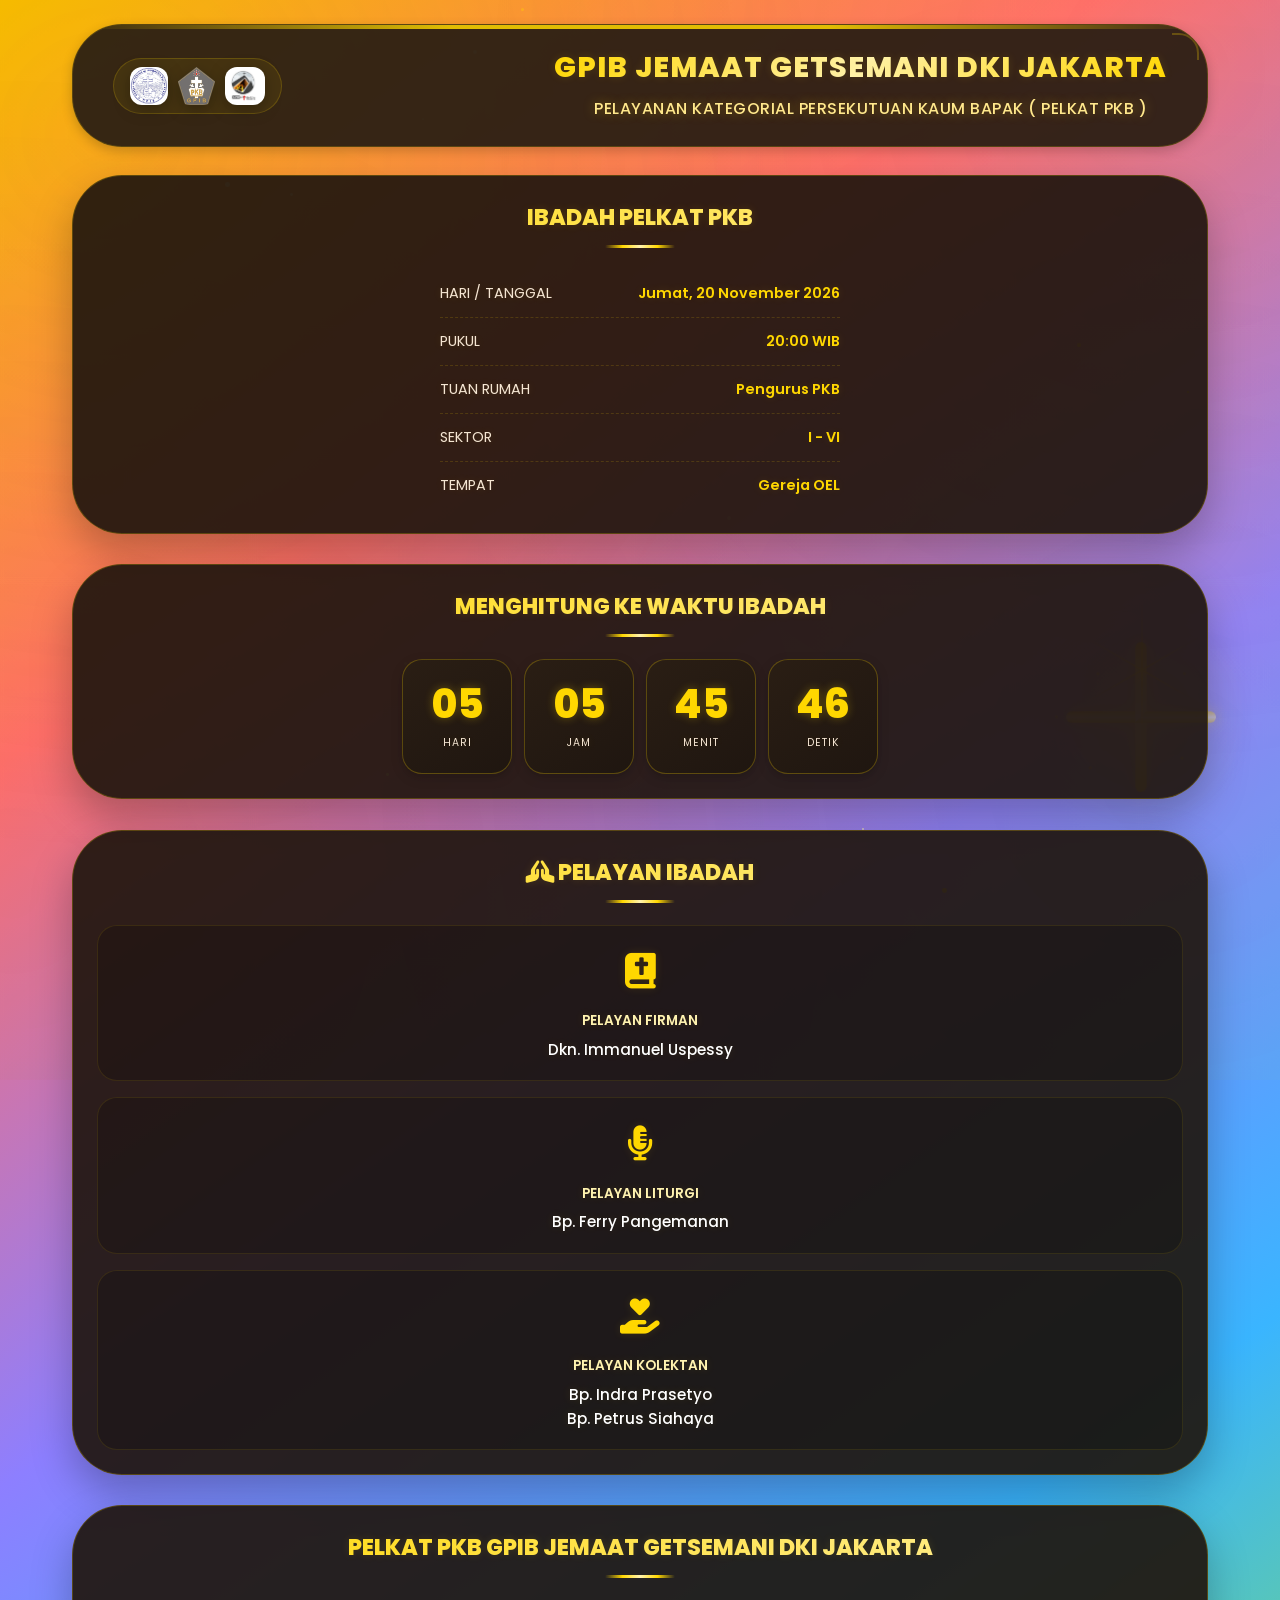
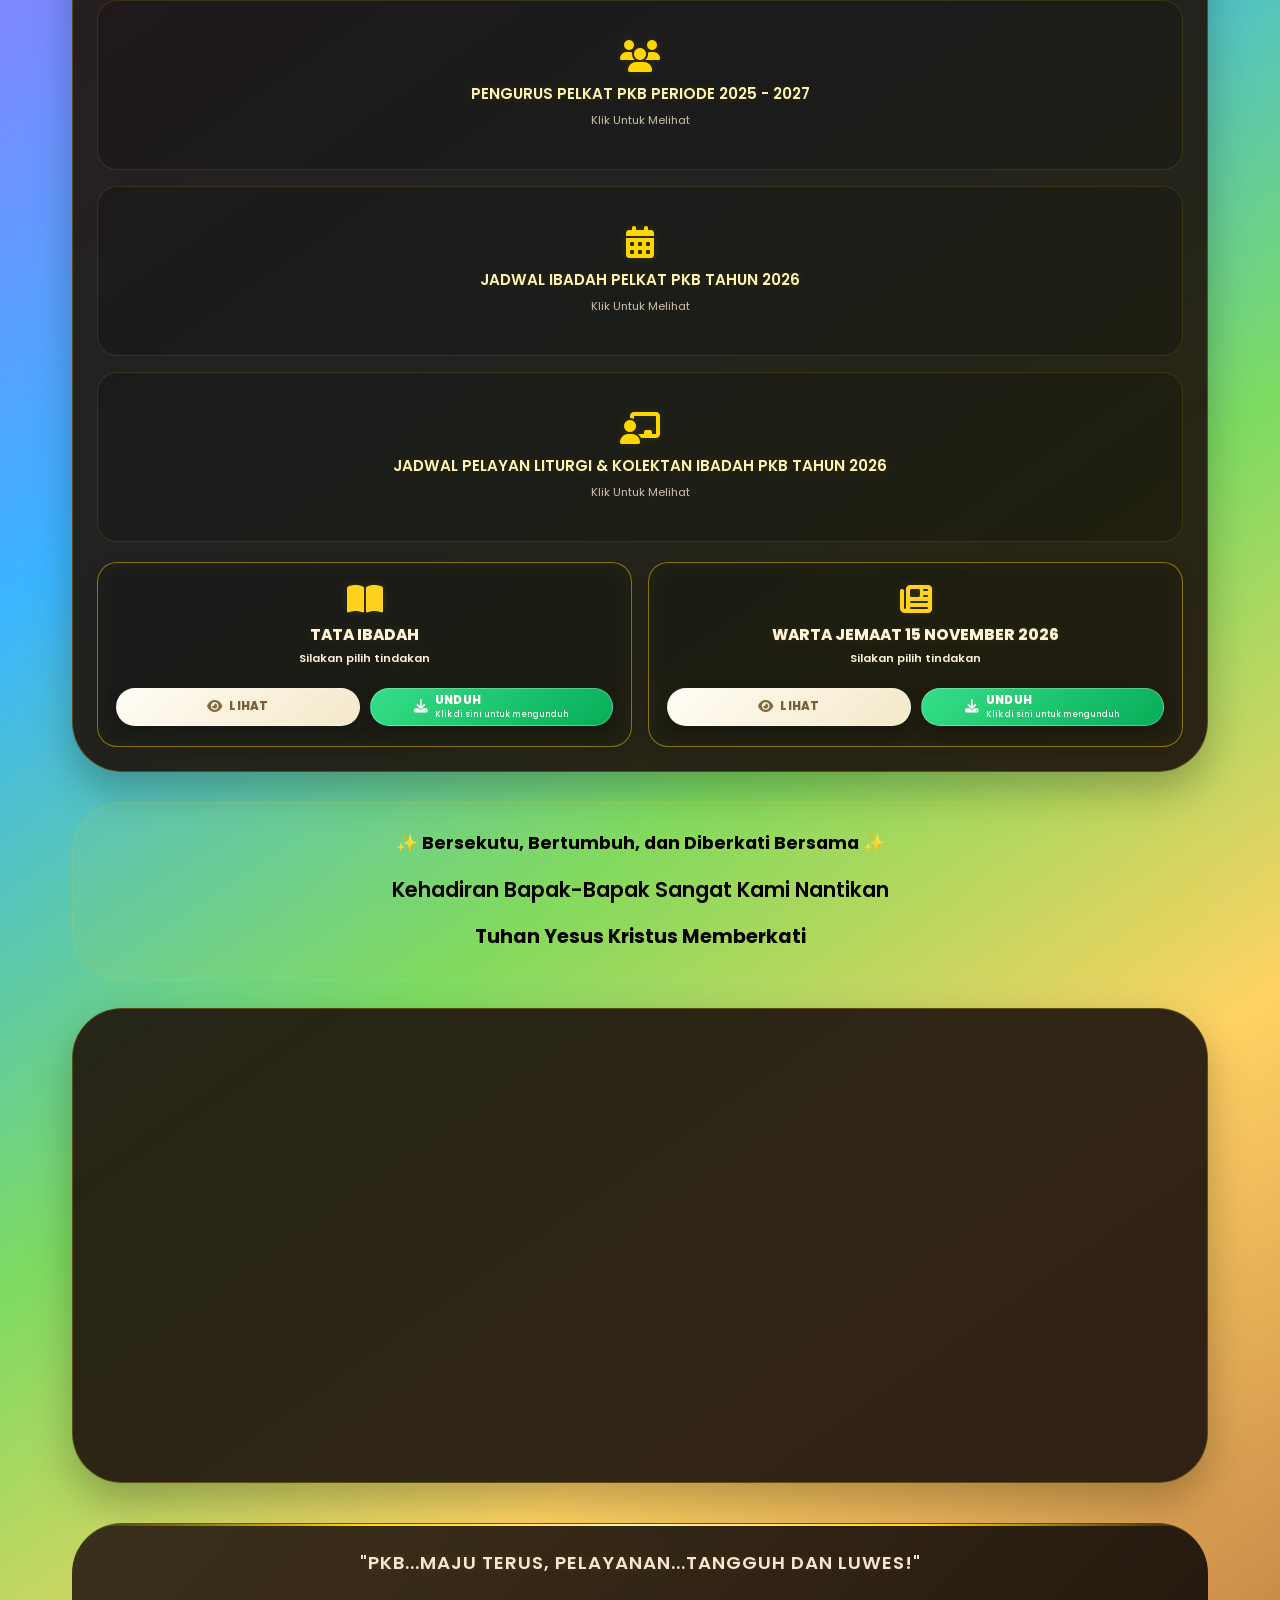
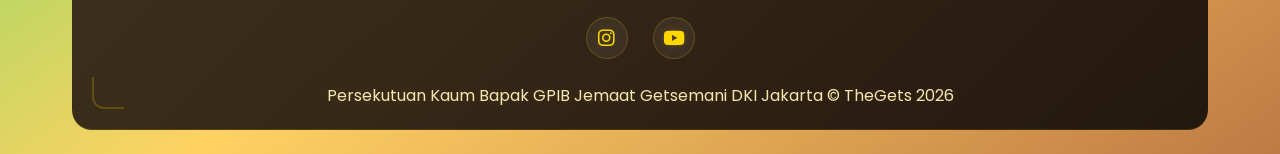
==== commit 62775530: "Add files via upload" ====
--- a/index.html
+++ b/index.html
@@ -32,10 +32,10 @@
         <section class="card info-card fade-in">
           <h3>IBADAH PELKAT PKB</h3>
           <ul>
-            <li><span>HARI / TANGGAL</span> <strong>Jumat, 6 Novembber 2026</strong></li>
+            <li><span>HARI / TANGGAL</span> <strong>Jumat, 20 November 2026</strong></li>
             <li><span>PUKUL</span> <strong>20:00 WIB</strong></li>
-            <li><span>TUAN RUMAH</span> <strong>Bp. Theo Aditya</strong></li>
-            <li><span>SEKTOR</span> <strong>I</strong></li>
+            <li><span>TUAN RUMAH</span> <strong>Pengurus PKB</strong></li>
+            <li><span>SEKTOR</span> <strong>I - VI</strong></li>
             <li><span>TEMPAT</span> <strong>Gereja OEL</strong></li>
           </ul>
         </section>
@@ -74,7 +74,7 @@
                 <i class="fas fa-bible"></i>
               </div>
               <h4>PELAYAN FIRMAN</h4>
-              <p>Pnt. Judian. I. Kolloh</p>
+              <p>Dkn. Immanuel Uspessy</p>
             </div>
 
             <!-- Pelayan Liturgos -->
@@ -83,7 +83,7 @@
                 <i class="fas fa-microphone-alt"></i>
               </div>
               <h4>PELAYAN LITURGI</h4>
-              <p>Bp. Andris Haris Husen</p>
+              <p>Bp. Ferry Pangemanan</p>
             </div>
 
             <!-- Pelayan Kolektan (dengan 2 orang) -->
@@ -92,8 +92,8 @@
                 <i class="fas fa-hand-holding-heart"></i>
               </div>
               <h4>PELAYAN KOLEKTAN</h4>
-              <p>Bp. Pieter Aipassa</p>
-              <p>Bp. Mezack Tahapary</p>
+              <p>Bp. Indra Prasetyo</p>
+              <p>Bp. Petrus Siahaya</p>
             </div>
           </div>
         </section>
@@ -117,6 +117,37 @@
               <span>JADWAL PELAYAN LITURGI &amp; KOLEKTAN IBADAH PKB TAHUN 2026</span>
               <small>Klik Untuk Melihat</small>
             </a>
+            <div class="download-menu-grid">
+              <!-- Kartu Tata Ibadah -->
+              <div class="document-card tata-ibadah-card">
+                <i class="fas fa-book-open document-card-icon"></i>
+                <h4>TATA IBADAH</h4>
+                <p>Silakan pilih tindakan</p>
+                <div class="document-actions">
+                  <a class="document-action view-action" href="documents/tata_ibadah_20-Nov-2026.pdf" target="_blank" rel="noopener noreferrer">
+                    <span class="action-icon"><i class="fas fa-eye"></i></span><span>LIHAT</span>
+                  </a>
+                  <a class="document-action download-action" href="documents/tata_ibadah_20-Nov-2026.pdf" download="tata_ibadah.pdf">
+                    <span class="action-icon"><i class="fas fa-download"></i></span><span class="download-copy"><strong>UNDUH</strong><small>Klik di sini untuk mengunduh</small></span>
+                  </a>
+                </div>
+              </div>
+
+              <!-- Kartu Warta Jemaat -->
+              <div class="document-card warta-jemaat-card">
+                <i class="fas fa-newspaper document-card-icon"></i>
+                <h4>WARTA JEMAAT 15 NOVEMBER 2026</h4>
+                <p>Silakan pilih tindakan</p>
+                <div class="document-actions">
+                  <a class="document-action view-action" href="documents/warta_jemaat_15_Nov_2026.pdf" target="_blank" rel="noopener noreferrer">
+                    <span class="action-icon"><i class="fas fa-eye"></i></span><span>LIHAT</span>
+                  </a>
+                  <a class="document-action download-action" href="documents/warta_jemaat_15_Nov_2026.pdf" download="warta_jemaat1nov2026.pdf">
+                    <span class="action-icon"><i class="fas fa-download"></i></span><span class="download-copy"><strong>UNDUH</strong><small>Klik di sini untuk mengunduh</small></span>
+                  </a>
+                </div>
+              </div>
+            </div>
           </div>
         </section>
 
--- a/style.css
+++ b/style.css
@@ -716,6 +716,128 @@
   opacity: 0.8;
 }
 
+/* ===== KARTU TATA IBADAH & WARTA JEMAAT ===== */
+.download-menu-grid {
+  grid-column: 1 / -1;
+  display: grid;
+  grid-template-columns: repeat(2, minmax(0, 1fr));
+  gap: 18px;
+  width: 100%;
+  margin: 4px auto 0;
+}
+
+.document-card {
+  box-sizing: border-box;
+  min-width: 0;
+  min-height: 250px;
+  padding: 28px 20px 24px;
+  display: flex;
+  flex-direction: column;
+  align-items: center;
+  justify-content: center;
+  text-align: center;
+  background: rgba(0, 0, 0, 0.22);
+  border: 1px solid rgba(255, 215, 0, 0.42);
+  border-radius: 28px;
+  box-shadow:
+    inset 0 0 22px rgba(255, 215, 0, 0.035),
+    0 7px 20px rgba(0, 0, 0, 0.12);
+}
+
+.document-card-icon {
+  color: #ffd21f;
+  font-size: 3.1rem;
+  margin-bottom: 18px;
+}
+
+.document-card h4 {
+  color: #fff4d8;
+  font-size: 1.35rem;
+  font-weight: 800;
+  line-height: 1.25;
+  margin: 0 0 22px;
+}
+
+.document-card p {
+  color: #fff4df;
+  font-size: 1rem;
+  font-weight: 600;
+  margin: 0 0 24px;
+}
+
+.document-actions {
+  display: flex;
+  align-items: center;
+  justify-content: center;
+  flex-wrap: wrap;
+  gap: 14px;
+  width: 100%;
+}
+
+.document-action {
+  display: inline-flex;
+  align-items: center;
+  justify-content: center;
+  gap: 9px;
+  min-height: 54px;
+  padding: 0 25px;
+  border-radius: 999px;
+  text-decoration: none;
+  font-size: 1rem;
+  font-weight: 800;
+  letter-spacing: 0.3px;
+  white-space: nowrap;
+  transition:
+    transform 0.2s ease,
+    box-shadow 0.2s ease,
+    filter 0.2s ease;
+}
+
+.document-action i {
+  font-size: 1.05rem;
+}
+
+.document-action:hover {
+  transform: translateY(-3px);
+  filter: brightness(1.06);
+}
+
+.view-action {
+  color: #665633;
+  background: #fff8e7;
+  box-shadow: 0 5px 13px rgba(0, 0, 0, 0.16);
+}
+
+.download-action {
+  color: #fff;
+  background: linear-gradient(135deg, #25d879, #08b95d);
+  box-shadow: 0 5px 14px rgba(0, 190, 95, 0.2);
+}
+
+@media (max-width: 700px) {
+  .download-menu-grid {
+    grid-template-columns: 1fr;
+    gap: 14px;
+  }
+
+  .document-card {
+    min-height: 225px;
+    padding: 24px 14px;
+  }
+}
+
+@media (max-width: 390px) {
+  .document-actions {
+    gap: 9px;
+  }
+
+  .document-action {
+    min-height: 48px;
+    padding: 0 17px;
+    font-size: 0.88rem;
+  }
+}
+
 /* ===== PENGURUS ===== */
 .pengurus-grid {
   display: grid;
@@ -1382,3 +1504,618 @@
 body.tab-hidden .particle {
   animation-play-state: paused !important;
 }
+
+/* ===== PILIHAN LIHAT & DOWNLOAD DOKUMEN ===== */
+.document-menu-item {
+  display: flex;
+  flex-direction: column;
+  align-items: center;
+  justify-content: center;
+  gap: 8px;
+  min-width: 0;
+  min-height: 170px;
+  padding: 18px 14px;
+  text-align: center;
+  color: var(--cream);
+  background: rgba(0, 0, 0, 0.18);
+  border: 1px solid rgba(255, 215, 0, 0.22);
+  border-radius: var(--radius-md);
+  transition: var(--transition);
+}
+
+.document-menu-item:hover {
+  transform: translateY(-4px);
+  background: rgba(255, 215, 0, 0.08);
+  border-color: rgba(255, 215, 0, 0.45);
+  box-shadow: 0 12px 26px rgba(0, 0, 0, 0.2);
+}
+
+.document-menu-item .document-icon {
+  margin: 0 0 2px;
+  color: var(--gold);
+  font-size: 1.8rem;
+}
+
+.document-menu-item > span {
+  color: var(--gold-light);
+  font-size: 0.9rem;
+  font-weight: 700;
+}
+
+.document-menu-item > small {
+  color: var(--cream);
+  font-size: 0.7rem;
+}
+
+.document-actions {
+  display: flex;
+  flex-wrap: wrap;
+  justify-content: center;
+  gap: 8px;
+  width: 100%;
+  margin-top: 5px;
+}
+
+.document-action {
+  display: inline-flex;
+  align-items: center;
+  justify-content: center;
+  gap: 6px;
+  min-height: 38px;
+  padding: 9px 13px;
+  border-radius: 999px;
+  text-decoration: none;
+  font-size: 0.7rem;
+  font-weight: 700;
+  letter-spacing: 0.3px;
+  transition: var(--transition);
+}
+
+.document-action:hover {
+  transform: translateY(-2px);
+  filter: brightness(1.12);
+}
+
+.view-action {
+  color: #2a1e14;
+  background: var(--gold-light);
+}
+
+.download-action {
+  color: #fff;
+  background: #287a48;
+}
+
+@media (max-width: 420px) {
+  .document-actions {
+    gap: 6px;
+  }
+  .document-action {
+    padding: 8px 10px;
+    font-size: 0.65rem;
+  }
+}
+
+/* Pilihan melihat dan mendownload dokumen */
+.download-menu-grid .document-menu {
+  min-height: 150px;
+}
+
+.document-actions {
+  display: flex;
+  flex-direction: column;
+  align-items: stretch;
+  justify-content: center;
+  gap: 8px;
+  width: 100%;
+  margin-top: 10px;
+}
+
+.document-action {
+  display: block;
+  width: 100%;
+  box-sizing: border-box;
+  padding: 8px 10px;
+  border: 1px solid rgba(255, 215, 0, 0.4);
+  border-radius: 9px;
+  background: rgba(0, 0, 0, 0.2);
+  color: #ffffff;
+  font-size: 0.72rem;
+  font-weight: 600;
+  line-height: 1.35;
+  text-decoration: none;
+  transition:
+    background 0.2s ease,
+    transform 0.2s ease;
+}
+
+.document-action:hover {
+  background: rgba(255, 215, 0, 0.18);
+  color: #fff3c4;
+  transform: translateY(-1px);
+}
+
+@media (max-width: 360px) {
+  .document-action {
+    padding: 7px 5px;
+    font-size: 0.64rem;
+  }
+}
+
+/* ===== IKON TOMBOL LIHAT & DOWNLOAD - PEMBARUAN ===== */
+.document-action {
+  display: inline-flex !important;
+  flex-direction: row;
+  align-items: center;
+  justify-content: center;
+  gap: 10px;
+  width: auto;
+  min-width: 150px;
+  min-height: 54px;
+  padding: 7px 22px 7px 9px;
+  border: 1px solid rgba(255, 255, 255, 0.28);
+  border-radius: 999px;
+  font-size: 0.92rem;
+  font-weight: 800;
+  letter-spacing: 0.45px;
+  line-height: 1;
+  box-shadow: 0 5px 14px rgba(0, 0, 0, 0.18);
+}
+
+.document-action .action-icon {
+  display: inline-flex;
+  flex: 0 0 36px;
+  width: 36px;
+  height: 36px;
+  align-items: center;
+  justify-content: center;
+  border-radius: 50%;
+  background: rgba(255, 255, 255, 0.72);
+  box-shadow: inset 0 1px 3px rgba(0, 0, 0, 0.12);
+}
+
+.document-action .action-icon i {
+  margin: 0;
+  font-size: 1.05rem;
+  line-height: 1;
+}
+
+.view-action {
+  color: #665633 !important;
+  background: linear-gradient(135deg, #fffdf5, #f4e8c9) !important;
+}
+
+.view-action .action-icon {
+  color: #8b6b2f;
+}
+
+.download-action {
+  color: #fff !important;
+  background: linear-gradient(135deg, #35df88, #08ad58) !important;
+}
+
+.download-action .action-icon {
+  color: #07964d;
+  background: rgba(255, 255, 255, 0.92);
+}
+
+.document-action:hover {
+  transform: translateY(-3px) scale(1.025);
+  filter: brightness(1.06);
+  box-shadow: 0 8px 18px rgba(0, 0, 0, 0.22);
+}
+
+.document-action:focus-visible {
+  outline: 3px solid #ffd700;
+  outline-offset: 3px;
+}
+
+@media (max-width: 390px) {
+  .document-action {
+    min-width: 0;
+    min-height: 48px;
+    gap: 7px;
+    padding: 6px 13px 6px 7px;
+    font-size: 0.78rem;
+  }
+  .document-action .action-icon {
+    flex-basis: 32px;
+    width: 32px;
+    height: 32px;
+  }
+}
+
+/* ===== IKON TOMBOL SESUAI CONTOH FOTO ===== */
+/* Ikon dibuat sederhana tanpa lingkaran/latar tambahan */
+.document-action {
+  min-height: 72px;
+  min-width: 168px;
+  gap: 10px;
+  padding: 0 22px;
+  font-size: 1rem;
+  letter-spacing: 0.35px;
+}
+
+.document-action .action-icon {
+  flex: 0 0 auto;
+  width: auto;
+  height: auto;
+  padding: 0;
+  border-radius: 0;
+  background: transparent !important;
+  box-shadow: none;
+}
+
+.document-action .action-icon i {
+  display: inline-block;
+  margin: 0;
+  font-size: 1.18rem;
+  line-height: 1;
+}
+
+.view-action .action-icon {
+  color: #806a42;
+}
+
+.download-action .action-icon {
+  color: #ffffff;
+}
+
+@media (max-width: 390px) {
+  .document-action {
+    min-width: 0;
+    min-height: 52px;
+    gap: 7px;
+    padding: 0 13px;
+    font-size: 0.78rem;
+  }
+  .document-action .action-icon i {
+    font-size: 1rem;
+  }
+}
+
+/* ===== PENYESUAIAN AKHIR: MENU SESUAI FOTO REFERENSI ===== */
+.download-menu-grid {
+  grid-template-columns: repeat(2, minmax(0, 1fr));
+  gap: 20px;
+  width: 100%;
+  max-width: 100%;
+  margin: 4px auto 0;
+}
+
+.document-card {
+  min-height: 360px;
+  padding: 34px 22px 30px;
+  border: 1px solid rgba(255, 215, 0, 0.48);
+  border-radius: 30px;
+  background: rgba(0, 0, 0, 0.22);
+  box-shadow:
+    inset 0 0 22px rgba(255, 215, 0, 0.035),
+    0 7px 20px rgba(0, 0, 0, 0.12);
+}
+
+.document-card-icon {
+  font-size: 3.35rem;
+  margin-bottom: 20px;
+  color: #ffd21f;
+}
+
+.document-card h4 {
+  margin: 0 0 22px;
+  color: #fff4d8;
+  font-size: 1.42rem;
+  font-weight: 800;
+}
+
+.document-card p {
+  margin: 0 0 28px;
+  color: #fff4df;
+  font-size: 1.02rem;
+  font-weight: 700;
+}
+
+.document-actions {
+  display: flex;
+  flex-wrap: nowrap;
+  justify-content: center;
+  align-items: center;
+  gap: 14px;
+  width: 100%;
+}
+
+.document-action {
+  display: inline-flex;
+  min-height: 74px;
+  min-width: 170px;
+  padding: 0 22px;
+  gap: 10px;
+  border-radius: 999px;
+  font-size: 1.02rem;
+  font-weight: 800;
+  letter-spacing: 0.35px;
+  box-shadow: 0 5px 14px rgba(0, 0, 0, 0.16);
+}
+
+.document-action .action-icon {
+  display: inline-flex;
+  flex: 0 0 auto;
+  width: auto;
+  height: auto;
+  padding: 0;
+  border: 0;
+  border-radius: 0;
+  background: transparent !important;
+  box-shadow: none;
+}
+
+.document-action .action-icon i {
+  display: inline-block;
+  margin: 0;
+  font-size: 1.18rem;
+  line-height: 1;
+}
+
+.view-action {
+  color: #75613e !important;
+  background: linear-gradient(135deg, #fffdf5, #f4e8c9) !important;
+}
+
+.view-action .action-icon {
+  color: #806a42;
+}
+
+.download-action {
+  min-width: 225px;
+  color: #fff !important;
+  background: linear-gradient(135deg, #35df88, #08ad58) !important;
+}
+
+.download-action .action-icon {
+  color: #fff;
+}
+
+.document-action:hover {
+  transform: translateY(-3px);
+  filter: brightness(1.06);
+}
+
+@media (max-width: 700px) {
+  .download-menu-grid {
+    grid-template-columns: 1fr;
+    gap: 14px;
+  }
+
+  .document-card {
+    min-height: 280px;
+    padding: 28px 16px;
+  }
+}
+
+@media (max-width: 430px) {
+  .document-actions {
+    gap: 8px;
+  }
+
+  .document-action {
+    min-width: 0;
+    min-height: 54px;
+    padding: 0 14px;
+    gap: 7px;
+    font-size: 0.82rem;
+  }
+
+  .download-action {
+    min-width: 0;
+  }
+
+  .document-action .action-icon i {
+    font-size: 1rem;
+  }
+}
+
+/* ===== UKURAN TOMBOL LIHAT & DOWNLOAD DIPERKECIL ===== */
+.document-actions {
+  gap: 12px;
+}
+
+.document-action {
+  min-height: 58px;
+  min-width: 142px;
+  padding: 0 18px;
+  gap: 8px;
+  font-size: 0.88rem;
+}
+
+.download-action {
+  min-width: 185px;
+}
+
+.document-action .action-icon i {
+  font-size: 1.02rem;
+}
+
+@media (max-width: 430px) {
+  .document-action {
+    min-height: 48px;
+    min-width: 0;
+    padding: 0 12px;
+    gap: 6px;
+    font-size: 0.76rem;
+  }
+
+  .download-action {
+    min-width: 0;
+  }
+
+  .document-action .action-icon i {
+    font-size: 0.92rem;
+  }
+}
+
+/* ===== UKURAN KARTU DOKUMEN DISELARASKAN DENGAN MENU LAIN ===== */
+.download-menu-grid {
+  grid-template-columns: repeat(2, minmax(0, 1fr));
+  gap: 16px;
+  width: 100%;
+}
+
+.document-card {
+  min-height: 170px;
+  padding: 20px 18px;
+  border-radius: var(--radius-md);
+  justify-content: center;
+}
+
+.document-card-icon {
+  font-size: 2rem;
+  margin-bottom: 10px;
+}
+
+.document-card h4 {
+  font-size: 0.95rem;
+  line-height: 1.3;
+  margin: 0 0 6px;
+}
+
+.document-card p {
+  font-size: 0.7rem;
+  line-height: 1.35;
+  font-weight: 600;
+  margin: 0 0 12px;
+}
+
+.document-actions {
+  gap: 10px;
+  width: 100%;
+}
+
+.document-action {
+  min-width: 0;
+  min-height: 38px;
+  padding: 0 14px;
+  gap: 7px;
+  font-size: 0.72rem;
+  letter-spacing: 0.25px;
+}
+
+.download-action {
+  min-width: 0;
+}
+
+.document-action .action-icon i {
+  font-size: 0.85rem;
+}
+
+@media (max-width: 700px) {
+  .download-menu-grid {
+    grid-template-columns: repeat(2, minmax(0, 1fr));
+    gap: 10px;
+  }
+
+  .document-card {
+    min-height: 170px;
+    padding: 16px 9px;
+  }
+
+  .document-card h4 {
+    font-size: 0.82rem;
+  }
+
+  .document-actions {
+    flex-wrap: wrap;
+    gap: 7px;
+  }
+
+  .document-action {
+    min-height: 36px;
+    padding: 0 10px;
+    font-size: 0.66rem;
+  }
+}
+
+/* ===== TOMBOL LIHAT & DOWNLOAD SELALU BERSEBELAHAN ===== */
+.document-actions {
+  display: flex;
+  flex-direction: row;
+  flex-wrap: nowrap !important;
+  align-items: center;
+  justify-content: center;
+  gap: 10px;
+}
+
+.document-action {
+  flex: 1 1 0;
+  min-width: 0;
+  white-space: nowrap;
+  padding-left: 10px;
+  padding-right: 10px;
+}
+
+@media (max-width: 700px) {
+  /* Kartu dibuat satu kolom agar tiap kartu cukup lebar,
+     sementara tombol LIHAT dan DOWNLOAD tetap kiri-kanan. */
+  .download-menu-grid {
+    grid-template-columns: 1fr;
+  }
+
+  .document-actions {
+    flex-wrap: nowrap !important;
+    gap: 10px;
+  }
+
+  .document-action {
+    flex: 1 1 0;
+    min-width: 0;
+    min-height: 38px;
+    padding: 0 12px;
+    font-size: 0.72rem;
+  }
+}
+
+@media (max-width: 380px) {
+  .document-actions {
+    gap: 7px;
+  }
+
+  .document-action {
+    padding: 0 8px;
+    font-size: 0.66rem;
+    gap: 5px;
+  }
+}
+
+/* Teks petunjuk kecil di dalam tombol DOWNLOAD */
+.document-action.download-action {
+  gap: 7px;
+  padding-top: 5px;
+  padding-bottom: 5px;
+}
+
+.download-copy {
+  display: flex;
+  flex-direction: column;
+  align-items: flex-start;
+  justify-content: center;
+  line-height: 1.15;
+}
+
+.download-copy strong {
+  font-size: inherit;
+  font-weight: 800;
+}
+
+.download-copy small {
+  display: block;
+  margin-top: 2px;
+  color: rgba(255, 255, 255, 0.96);
+  font-size: 0.52rem;
+  font-weight: 500;
+  letter-spacing: 0;
+  white-space: nowrap;
+}
+
+@media (max-width: 380px) {
+  .download-copy small {
+    font-size: 0.45rem;
+  }
+}
